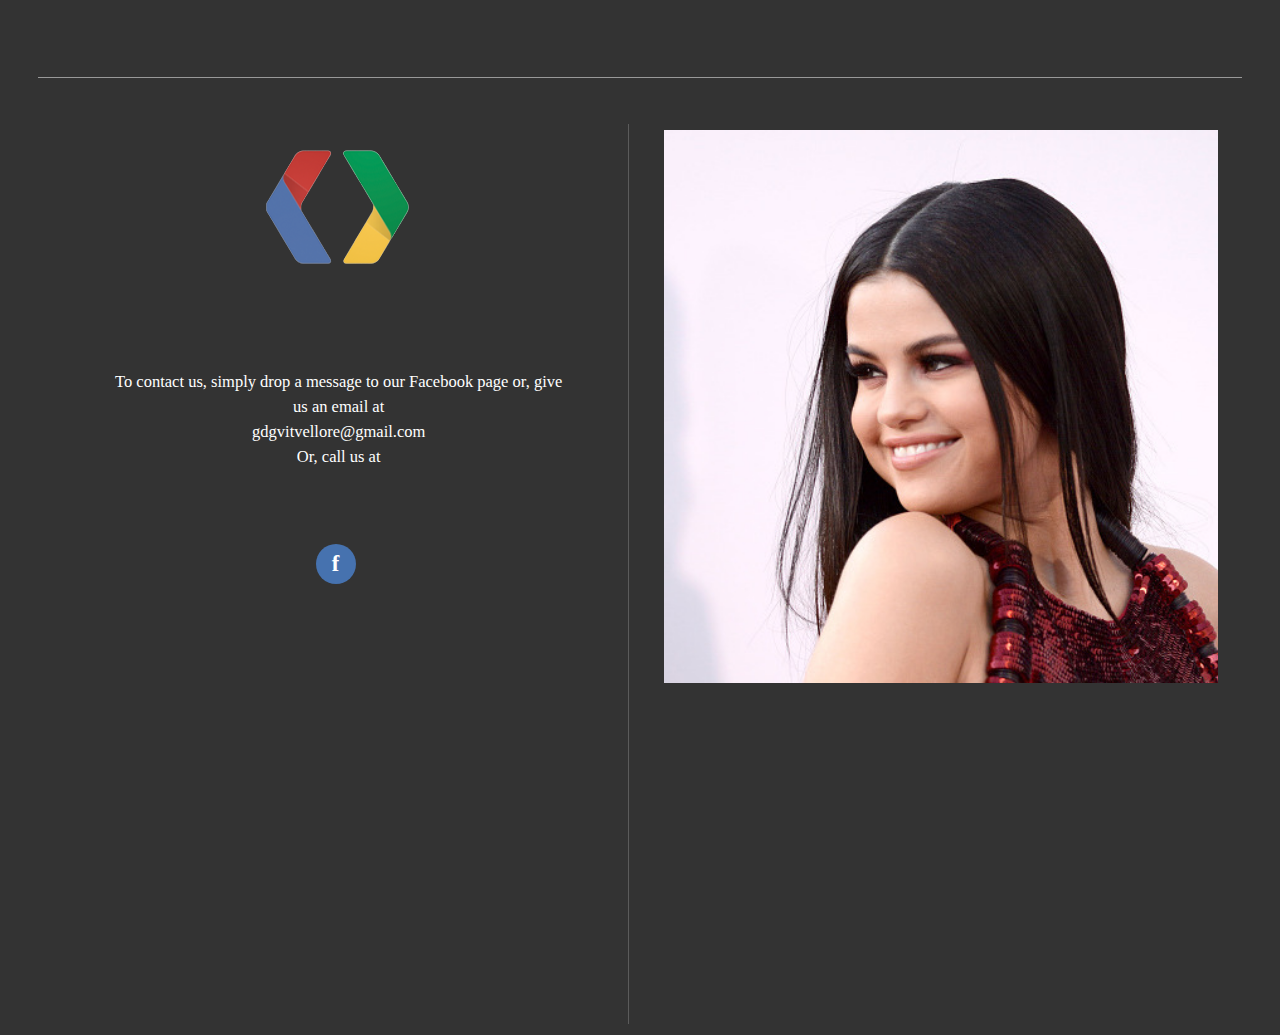
==== index.html @ be4a9900 "Index Page Added" ====
<!DOCTYPE html>
<html>
  <head>
    <link rel="stylesheet" href="css/style.css">
    <link rel="stylesheet" href="css/materialize.min.css">

    <script src="js/jquery.js"></script>
    <script src="js/materialize.min.js"></script>
  </head>
  <body>
    <div class="row main-content">
      <div class="left-content col s6 m6 l6">
        <div class="content">
          <!--div class="first-content">
            <div class="row"><div class="col push-l4 push-m4 push-s4"><img src="images/logo-big.png"></div></div>
            <p style="padding: 10%;font-weight: 300;font-size: 110%;text-align: center">
              If you would like to join GDG VIT you simply have
              to apply throught this portal and fill out the necessary details.
              The first round will be conducted online and you will be informend about the subsequent rounds.
            </p><br><br>
            <div class="row">
              <button class="custom-button col push-l4 push-s4 push-m4" id="modal-trigger">Let's Start</button>
            </div>
          </div-->
          <!--div class="second-content">
            <div class="row"><div class="col push-l4 push-m4 push-s4"><img src="images/logo-big.png"></div></div>
            <p style="padding: 10%;font-weight: 300;font-size: 110%;text-align: center">
              We are a chapter that is focussed on prototyping and developing open source products and solutions that are helpful to the community.
We conduct events to generate awareness about Google's initiatives and bring out the best in the students.
            </p><br><br>
          </div-->
          <div class="third-content">
            <div class="row"><div class="col push-l4 push-m4 push-s4"><img src="images/logo-big.png"></div></div>
            <p style="padding: 10%;font-weight: 300;font-size: 110%;text-align: center">
              To contact us, simply drop a message to our Facebook page or, give us an email at <br><a href="mailto::gdgvitvellore@gmail.com" style="color: white" target="_blank">gdgvitvellore@gmail.com</a>
              <br>Or, call us at
            </p>
              <a href="https://www.facebook.com/gdgvitvellore/?fref=ts" target="_blank"><button class="custom-facebook col push-l6 push-s6 push-m6">f</button></a>
          </div>
        </div>
      </div>
      <div class="right-content col s6 m6 l6">
        <img src="images/28-selena-gomez.w529.h529.jpg">
      </div>
      </div>
  </body>
</html>
---- css/style.css ----
body{
  overflow-y: hidden;
  background: rgb(51,51,51);
  font-family: 'Segoe UI';
  color: white;
}
.main-content{
  margin-top: 3%;
  padding: 3%;
}
.left-content, .right-content{
  min-height: 100vh;
  max-height: 100vh;
  border-top: 1px solid rgba(255,255,255,0.5);
}
.right-content{
  padding: 2%!important;
}
.right-content img{
  margin-top: 5%;
  width: 100%;
}
.content{
  min-height: 100vh;
  margin-top: 8%!important;
  overflow-y: scroll;
  border-right: 1px solid rgba(255,255,255,0.2);
}
::-webkit-scrollbar {
    display: none;
}
.custom-button{
  background: rgb(69,133,234);
  outline: none;
  border: none;
  border-radius: 20px;
  min-width: 30%;
  padding: 1%!important;
  margin-top: -10%;
}
.custom-button:focus{
  background: rgb(69,133,234);
  border: none;
  outline: none;
}
.custom-button:hover,.custom-facebook:hover{
  box-shadow: 5px 10px 10px rgba(31,31,31,1);
  transition: 0.3s;
}
.custom-facebook,.custom-facebook:focus{
  color: white;
  margin-left: -4%;
  font-weight: 700;
  font-size: 150%;
  height: 40px;
  width: 40px;
  border-radius: 50%;
  background: rgb(70,114,175);
  border: none;
}
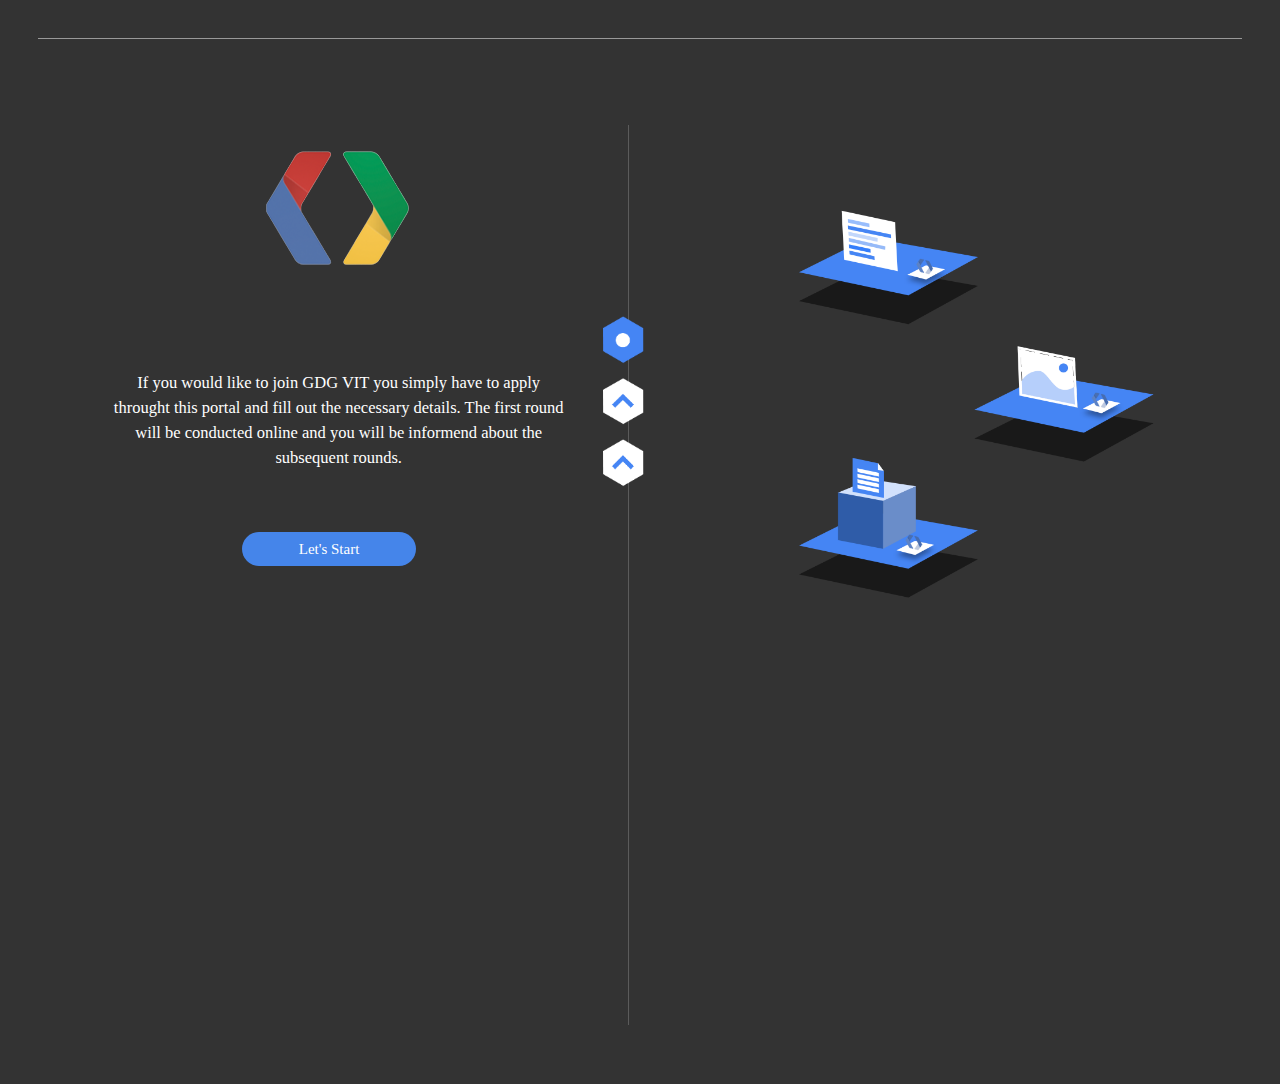
==== commit 6b579166: "Illustration Added" ====
--- a/index.html
+++ b/index.html
@@ -1,17 +1,28 @@
 <!DOCTYPE html>
 <html>
   <head>
+
+    <link rel="stylesheet" href="css/sweetalert2.css">
+    <link rel="stylesheet" href="css/materialize.min.css">
     <link rel="stylesheet" href="css/style.css">
-    <link rel="stylesheet" href="css/materialize.min.css">
 
     <script src="js/jquery.js"></script>
     <script src="js/materialize.min.js"></script>
+    <script src="js/sweetalert2.min.js"></script>
+    <script src="js/smoothscroll.js"></script>
+    <script src="js/visible.min.js"></script>
+    <script src="js/script.js"></script>
   </head>
   <body>
     <div class="row main-content">
       <div class="left-content col s6 m6 l6">
+      <div class="links">
+        <a href="#" data-to="first-content" data-number="0" class="active-link"><img src="images/Button Selected.png"></a>
+        <a href="#" data-to="second-content" data-number="1"><img src="images/Scroll Down.png"></a>
+        <a href="#" data-to="third-content" data-number="2"><img src="images/Scroll Down.png"></a>
+      </div>
         <div class="content">
-          <!--div class="first-content">
+          <div class="first-content" id="first-content">
             <div class="row"><div class="col push-l4 push-m4 push-s4"><img src="images/logo-big.png"></div></div>
             <p style="padding: 10%;font-weight: 300;font-size: 110%;text-align: center">
               If you would like to join GDG VIT you simply have
@@ -21,27 +32,33 @@
             <div class="row">
               <button class="custom-button col push-l4 push-s4 push-m4" id="modal-trigger">Let's Start</button>
             </div>
-          </div-->
-          <!--div class="second-content">
+          </div>
+          <div class="second-content" id="second-content">
             <div class="row"><div class="col push-l4 push-m4 push-s4"><img src="images/logo-big.png"></div></div>
             <p style="padding: 10%;font-weight: 300;font-size: 110%;text-align: center">
               We are a chapter that is focussed on prototyping and developing open source products and solutions that are helpful to the community.
 We conduct events to generate awareness about Google's initiatives and bring out the best in the students.
             </p><br><br>
-          </div-->
-          <div class="third-content">
+          </div>
+          <div class="third-content" id="third-content">
             <div class="row"><div class="col push-l4 push-m4 push-s4"><img src="images/logo-big.png"></div></div>
             <p style="padding: 10%;font-weight: 300;font-size: 110%;text-align: center">
               To contact us, simply drop a message to our Facebook page or, give us an email at <br><a href="mailto::gdgvitvellore@gmail.com" style="color: white" target="_blank">gdgvitvellore@gmail.com</a>
-              <br>Or, call us at
+              <br>Or, call us at <br>77086 15051<br>OR<br>99526 68689
             </p>
               <a href="https://www.facebook.com/gdgvitvellore/?fref=ts" target="_blank"><button class="custom-facebook col push-l6 push-s6 push-m6">f</button></a>
           </div>
         </div>
       </div>
-      <div class="right-content col s6 m6 l6">
-        <img src="images/28-selena-gomez.w529.h529.jpg">
+        <div class="right-content col s6 m6 l6 fixed">
+          <img src="images/illustration.png">
+        </div>
       </div>
+      <div class="modal" id="login-modal">
+        <div class="modal-content">
+          <a href="login.html" style="color: white"><button class="custom-button">Login</button></a>
+          <a href="register.html"><button class="register-button">Register</button></a>
+        </div>
       </div>
   </body>
 </html>
--- a/css/style.css
+++ b/css/style.css
@@ -1,35 +1,36 @@
 body{
-  overflow-y: hidden;
   background: rgb(51,51,51);
   font-family: 'Segoe UI';
   color: white;
+  overflow-y: hidden;
 }
 .main-content{
-  margin-top: 3%;
+  margin-top: 0%;
   padding: 3%;
 }
 .left-content, .right-content{
   min-height: 100vh;
-  max-height: 100vh;
+  max-height: 500vh;
   border-top: 1px solid rgba(255,255,255,0.5);
 }
 .right-content{
   padding: 2%!important;
 }
 .right-content img{
-  margin-top: 5%;
+  margin-top: -1%;
   width: 100%;
 }
 .content{
   min-height: 100vh;
-  margin-top: 8%!important;
+  margin-top: -17%!important;
+  height: 100vh;
   overflow-y: scroll;
   border-right: 1px solid rgba(255,255,255,0.2);
 }
-::-webkit-scrollbar {
-    display: none;
+::-webkit-scrollbar{
+  display: none;
 }
-.custom-button{
+.custom-button,.register-button{
   background: rgb(69,133,234);
   outline: none;
   border: none;
@@ -43,13 +44,14 @@
   border: none;
   outline: none;
 }
-.custom-button:hover,.custom-facebook:hover{
+.custom-button:hover,.custom-facebook:hover,.register-button:hover{
   box-shadow: 5px 10px 10px rgba(31,31,31,1);
   transition: 0.3s;
 }
 .custom-facebook,.custom-facebook:focus{
   color: white;
   margin-left: -4%;
+  margin-top: -7%;
   font-weight: 700;
   font-size: 150%;
   height: 40px;
@@ -58,3 +60,29 @@
   background: rgb(70,114,175);
   border: none;
 }
+.register-button,.register-button:focus{
+  background: rgb(196,60,54);
+  color: white;
+}
+.links img{
+  width: 10%;
+}
+.links{
+  position: relative!important;
+  left: 42.5vw;
+  top: 30vh;
+  z-index: 2000;
+}
+.links a img{
+  display: block;
+}
+.first-content,.third-content, .second-content{
+  height: 100vh;
+  margin-top: 0%;
+}
+
+@media only screen and (min-device-width: 1350px) and (max-device-width: 1920px){
+  .links{
+    left: 43vw;
+  }
+}
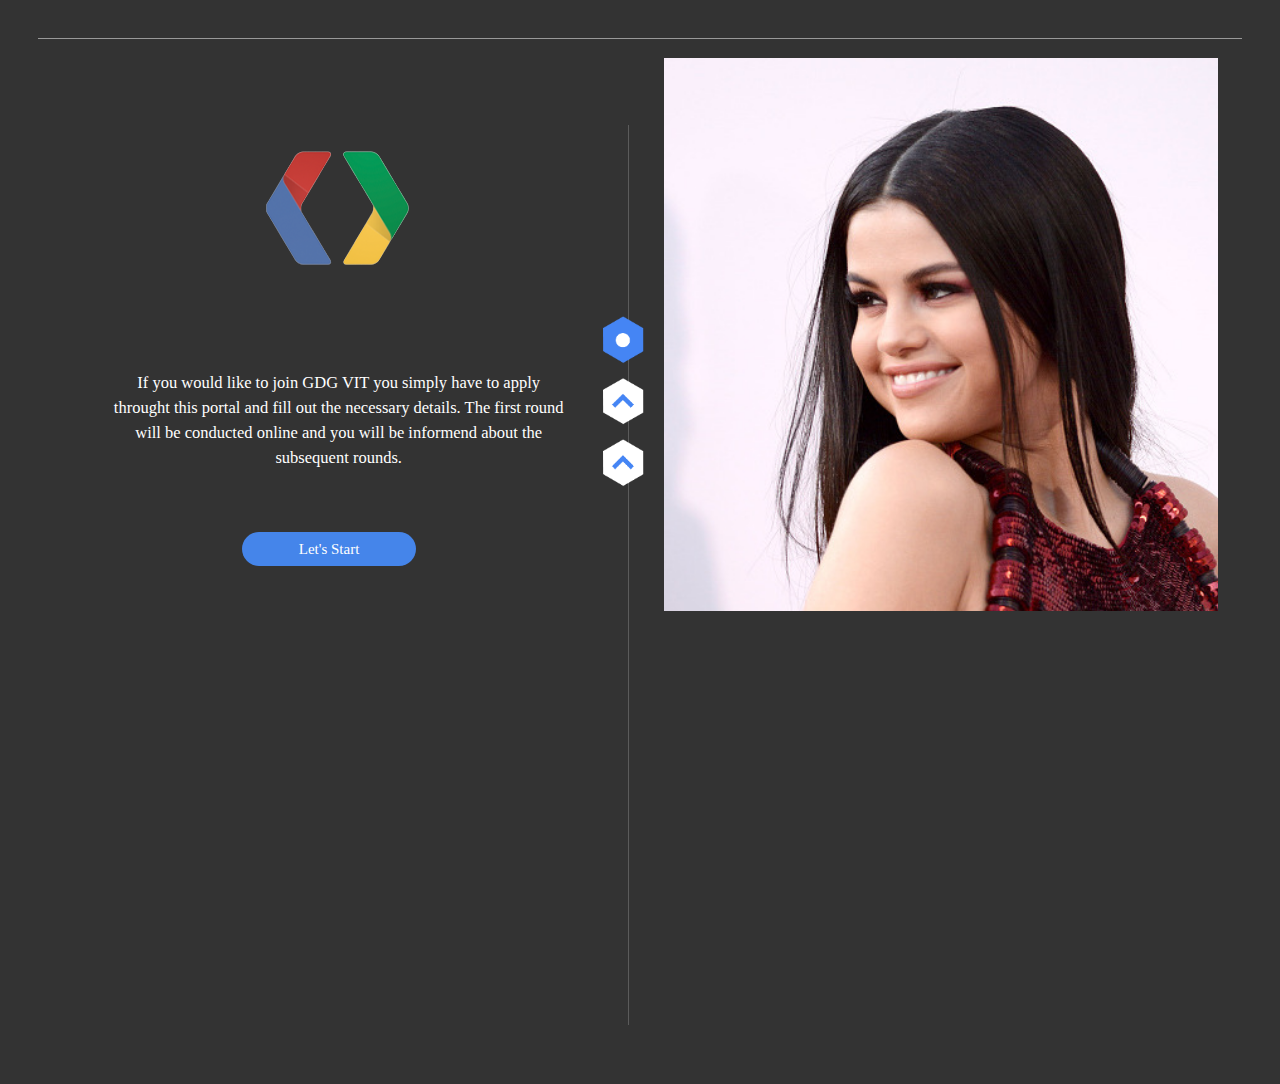
==== commit 2d2e671a: "All after login pages" ====
--- a/index.html
+++ b/index.html
@@ -1,7 +1,6 @@
 <!DOCTYPE html>
 <html>
   <head>
-
     <link rel="stylesheet" href="css/sweetalert2.css">
     <link rel="stylesheet" href="css/materialize.min.css">
     <link rel="stylesheet" href="css/style.css">
@@ -10,7 +9,6 @@
     <script src="js/materialize.min.js"></script>
     <script src="js/sweetalert2.min.js"></script>
     <script src="js/smoothscroll.js"></script>
-    <script src="js/visible.min.js"></script>
     <script src="js/script.js"></script>
   </head>
   <body>
@@ -51,7 +49,7 @@
         </div>
       </div>
         <div class="right-content col s6 m6 l6 fixed">
-          <img src="images/illustration.png">
+          <img src="images/28-selena-gomez.w529.h529.jpg">
         </div>
       </div>
       <div class="modal" id="login-modal">
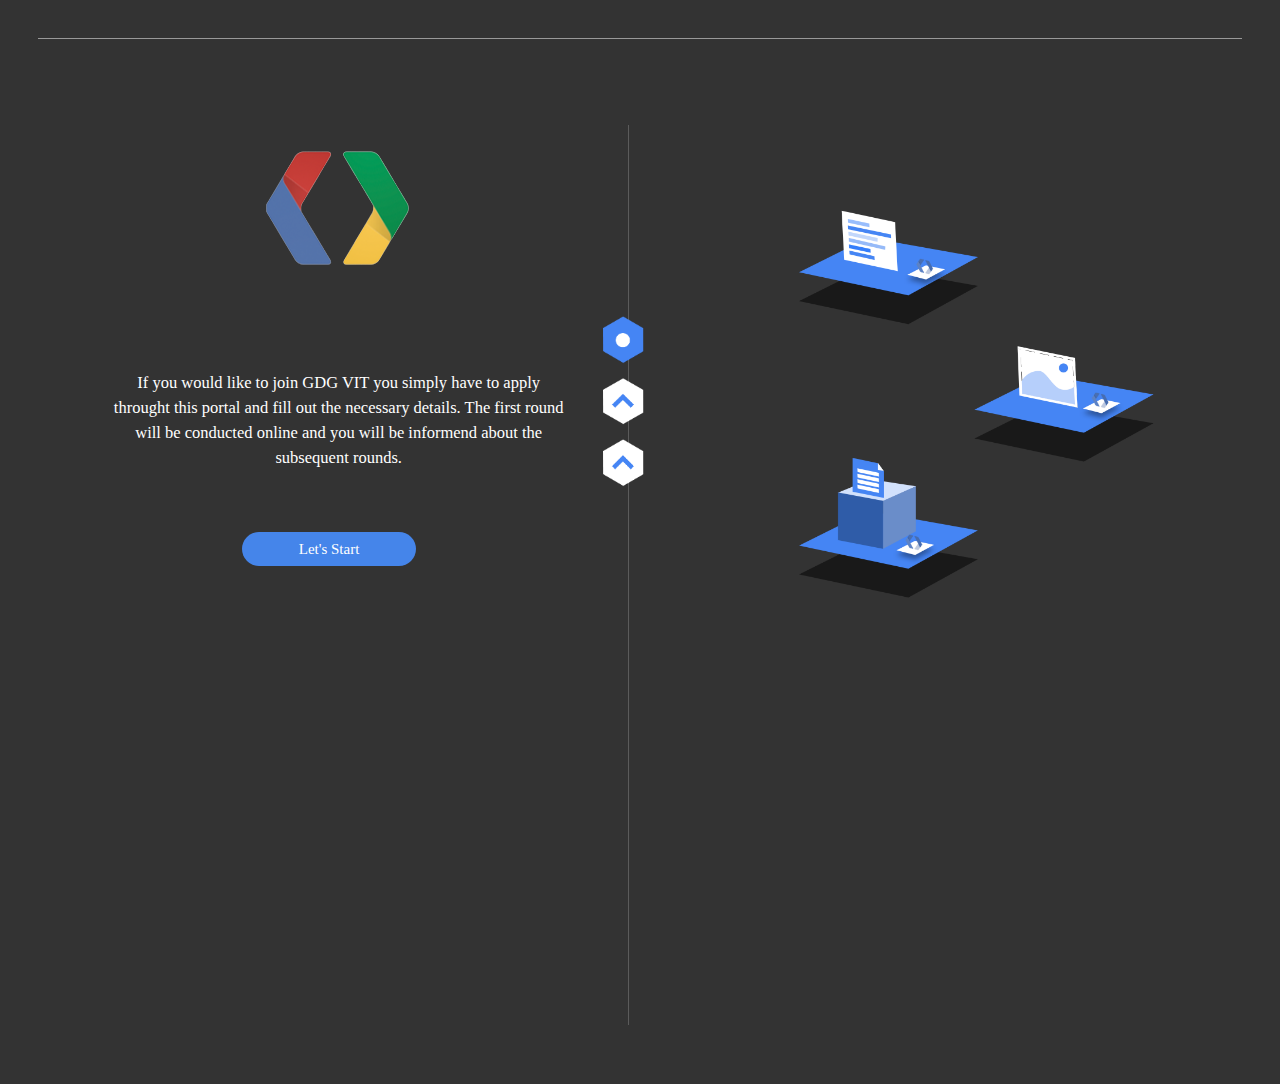
==== commit dd7900af: "Merge branch 'master' of https://github.com/Vishwajeetsinh98/GDGRecruitments" ====
--- a/index.html
+++ b/index.html
@@ -9,6 +9,7 @@
     <script src="js/materialize.min.js"></script>
     <script src="js/sweetalert2.min.js"></script>
     <script src="js/smoothscroll.js"></script>
+    <script src="js/visible.min.js"></script>
     <script src="js/script.js"></script>
   </head>
   <body>
@@ -49,7 +50,7 @@
         </div>
       </div>
         <div class="right-content col s6 m6 l6 fixed">
-          <img src="images/28-selena-gomez.w529.h529.jpg">
+          <img src="images/illustration.png">
         </div>
       </div>
       <div class="modal" id="login-modal">
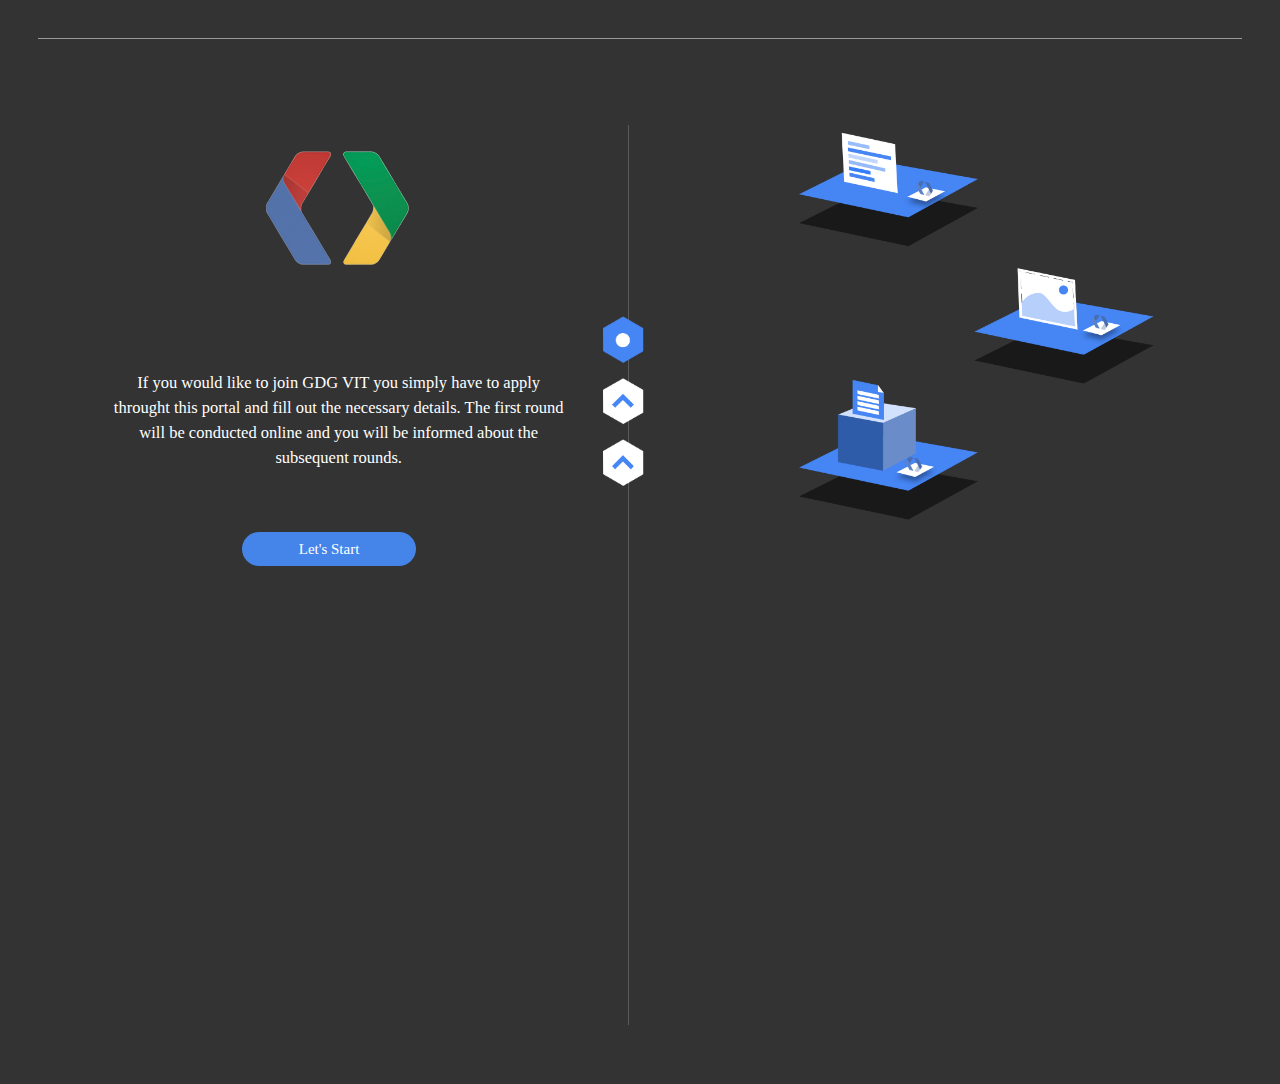
==== commit 5c6b2561: "Changed Scrolling and Illustration Position" ====
--- a/index.html
+++ b/index.html
@@ -1,6 +1,7 @@
 <!DOCTYPE html>
 <html>
   <head>
+    <title>GDG Recruitments | Home</title>
     <link rel="stylesheet" href="css/sweetalert2.css">
     <link rel="stylesheet" href="css/materialize.min.css">
     <link rel="stylesheet" href="css/style.css">
@@ -26,7 +27,7 @@
             <p style="padding: 10%;font-weight: 300;font-size: 110%;text-align: center">
               If you would like to join GDG VIT you simply have
               to apply throught this portal and fill out the necessary details.
-              The first round will be conducted online and you will be informend about the subsequent rounds.
+              The first round will be conducted online and you will be informed about the subsequent rounds.
             </p><br><br>
             <div class="row">
               <button class="custom-button col push-l4 push-s4 push-m4" id="modal-trigger">Let's Start</button>
@@ -42,8 +43,8 @@
           <div class="third-content" id="third-content">
             <div class="row"><div class="col push-l4 push-m4 push-s4"><img src="images/logo-big.png"></div></div>
             <p style="padding: 10%;font-weight: 300;font-size: 110%;text-align: center">
-              To contact us, simply drop a message to our Facebook page or, give us an email at <br><a href="mailto::gdgvitvellore@gmail.com" style="color: white" target="_blank">gdgvitvellore@gmail.com</a>
-              <br>Or, call us at <br>77086 15051<br>OR<br>99526 68689
+              To contact us, simply drop a message to our Facebook page or, give us an email at: <a href="mailto::gdgvitvellore@gmail.com" style="color: white" target="_blank">gdgvitvellore@gmail.com</a>
+              <br>Or, call us at: 77086 15051, 99526 68689
             </p>
               <a href="https://www.facebook.com/gdgvitvellore/?fref=ts" target="_blank"><button class="custom-facebook col push-l6 push-s6 push-m6">f</button></a>
           </div>
--- a/css/style.css
+++ b/css/style.css
@@ -12,19 +12,21 @@
   min-height: 100vh;
   max-height: 500vh;
   border-top: 1px solid rgba(255,255,255,0.5);
+  z-index: 100;
 }
 .right-content{
   padding: 2%!important;
 }
 .right-content img{
-  margin-top: -1%;
+  margin-top: -15%;
   width: 100%;
+  z-index: 0;
 }
 .content{
   min-height: 100vh;
   margin-top: -17%!important;
   height: 100vh;
-  overflow-y: scroll;
+  overflow-y: hidden;
   border-right: 1px solid rgba(255,255,255,0.2);
 }
 ::-webkit-scrollbar{
@@ -80,7 +82,11 @@
   height: 100vh;
   margin-top: 0%;
 }
-
+@media only screen and (max-device-width: 600px){
+  .links{
+    top: 15vh;
+  }
+}
 @media only screen and (min-device-width: 1350px) and (max-device-width: 1920px){
   .links{
     left: 43vw;
